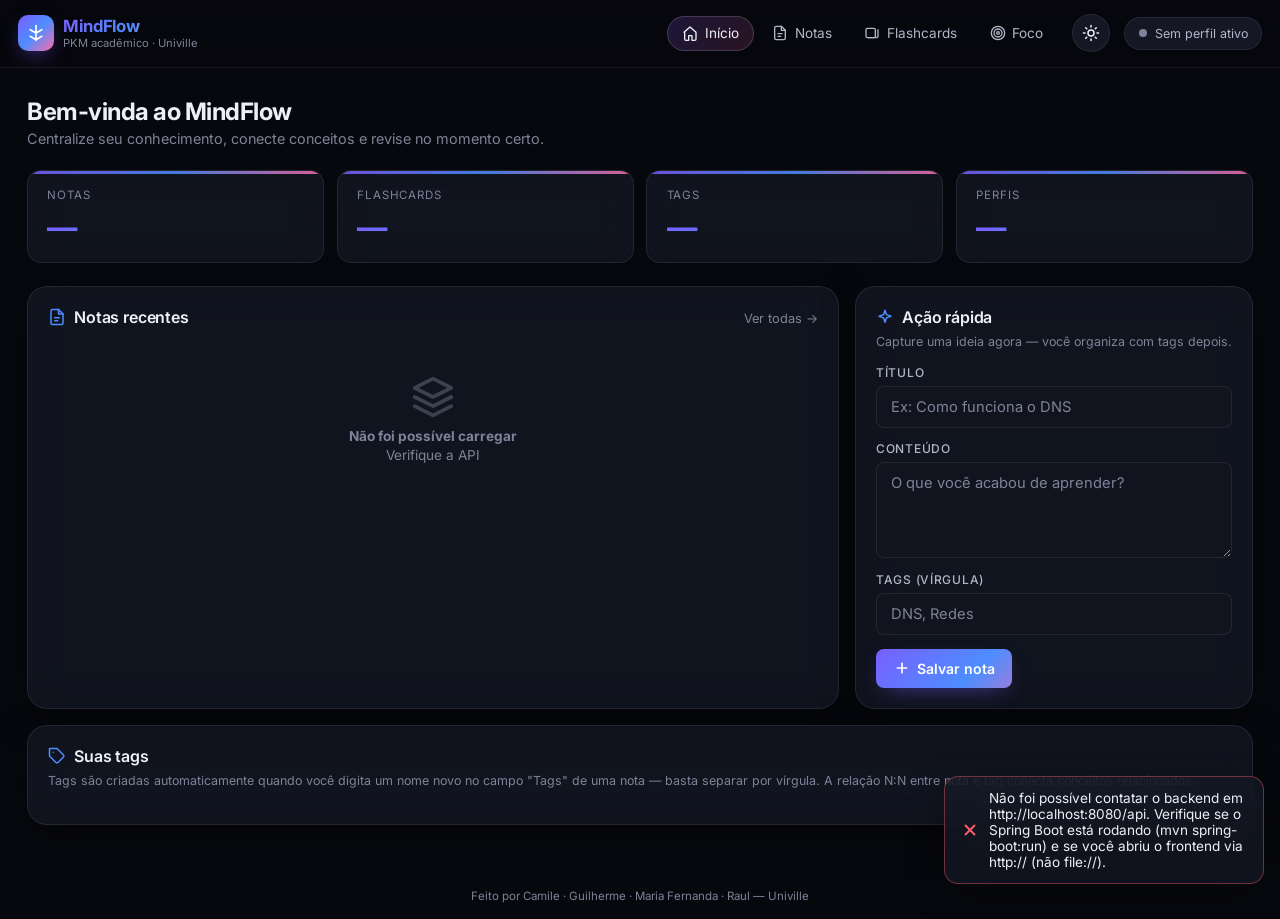
==== backend/src/main/resources/static/index.html @ 20775568 "Initial commit — MindFlow MVP Plataforma web de PKM (Personal Knowledge Management) acadêmica da dis" ====
<!DOCTYPE html>
<html lang="pt-BR">
<head>
  <meta charset="UTF-8" />
  <meta name="viewport" content="width=device-width, initial-scale=1.0, viewport-fit=cover" />
  <meta name="theme-color" content="#07080d" />
  <title>MindFlow — Início</title>
  <script>(function(){var t=localStorage.getItem("mindflow.theme")||"dark";document.documentElement.dataset.theme=t;})();</script>
  <link rel="preconnect" href="https://fonts.googleapis.com">
  <link rel="preconnect" href="https://fonts.gstatic.com" crossorigin>
  <link href="https://fonts.googleapis.com/css2?family=Inter:wght@400;500;600;700&display=swap" rel="stylesheet">
  <link rel="stylesheet" href="css/style.css" />
</head>
<body>
  <main class="shell">
    <h1 class="page-title">Bem-vinda ao MindFlow</h1>
    <p class="page-subtitle">Centralize seu conhecimento, conecte conceitos e revise no momento certo.</p>

    <section class="stats" id="stats">
      <div class="stat"><div class="label">Notas</div><div class="value">—</div></div>
      <div class="stat"><div class="label">Flashcards</div><div class="value">—</div></div>
      <div class="stat"><div class="label">Tags</div><div class="value">—</div></div>
      <div class="stat"><div class="label">Perfis</div><div class="value">—</div></div>
    </section>

    <div class="grid grid-3">
      <section class="panel" style="grid-column: span 2;">
        <div class="panel-header">
          <h2 id="recent-title">Notas recentes</h2>
          <a href="notes.html" class="muted">Ver todas →</a>
        </div>
        <ul id="recent-notes" class="cards"></ul>
      </section>

      <section class="panel">
        <h2 id="quick-title">Ação rápida</h2>
        <p class="hint">Capture uma ideia agora — você organiza com tags depois.</p>
        <form id="quick-form">
          <div class="field">
            <span>Título</span>
            <input type="text" id="q-title" required maxlength="200" placeholder="Ex: Como funciona o DNS" />
          </div>
          <div class="field">
            <span>Conteúdo</span>
            <textarea id="q-content" rows="4" required placeholder="O que você acabou de aprender?"></textarea>
          </div>
          <div class="field">
            <span>Tags (vírgula)</span>
            <input type="text" id="q-tags" placeholder="DNS, Redes" />
          </div>
          <div class="actions">
            <button type="submit" id="quick-submit-btn">Salvar nota</button>
          </div>
        </form>
      </section>

      <section class="panel" style="grid-column: 1 / -1;">
        <h2 id="tags-title">Suas tags</h2>
        <p class="hint">Tags são criadas automaticamente quando você digita um nome novo no campo "Tags" de uma nota — basta separar por vírgula. A relação N:N entre nota e tag conecta conceitos relacionados.</p>
        <div id="tag-cloud" class="tag-cloud"></div>
      </section>
    </div>
  </main>

  <footer>
    Feito por Camile · Guilherme · Maria Fernanda · Raul — Univille
  </footer>

  <script src="js/layout.js"></script>
  <script src="js/api.js"></script>
  <script src="js/home.js"></script>
</body>
</html>
---- backend/src/main/resources/static/css/style.css ----
/* ============================================================
   MindFlow — Design System
   Mobile-first · Glassmorphism · Smooth motion
   ============================================================ */

:root {
  /* Cores base */
  --bg-0: #07080d;
  --bg-1: #0c0e16;
  --bg-2: #11141f;
  --surface: rgba(22, 25, 38, 0.72);
  --surface-2: rgba(32, 36, 54, 0.6);
  --surface-3: rgba(48, 53, 78, 0.55);
  --border: rgba(255, 255, 255, 0.08);
  --border-strong: rgba(255, 255, 255, 0.16);

  /* Texto */
  --text: #eef0f7;
  --text-dim: #b1b6c8;
  --muted: #7d8398;

  /* Marca / acentos (gradiente trino) */
  --c1: #7c5cff;   /* roxo */
  --c2: #4d8dff;   /* azul */
  --c3: #ff6cab;   /* rosa */
  --accent: var(--c2);
  --gradient: linear-gradient(135deg, var(--c1) 0%, var(--c2) 50%, var(--c3) 100%);
  --gradient-soft: linear-gradient(135deg, rgba(124,92,255,0.18), rgba(255,108,171,0.14));

  /* Estado */
  --ok: #4ade80;
  --warn: #fbbf24;
  --danger: #ff5d6c;

  /* Tipografia */
  --font: "Inter", -apple-system, "Segoe UI", Roboto, Helvetica, Arial, sans-serif;

  /* Espaço / forma */
  --radius-sm: 8px;
  --radius: 14px;
  --radius-lg: 20px;
  --shadow: 0 10px 40px -10px rgba(0, 0, 0, 0.6);
  --shadow-glow: 0 0 0 1px rgba(124,92,255,0.35), 0 8px 30px -8px rgba(124,92,255,0.45);

  /* Motion */
  --ease: cubic-bezier(0.22, 1, 0.36, 1);
  --t-fast: 140ms;
  --t-mid: 260ms;
  --t-slow: 480ms;
}

/* ============================================================
   TEMA CLARO — overrides via [data-theme="light"]
   Aplicado pelo Theme manager (layout.js) + script inline no <head>
   ============================================================ */
[data-theme="light"] {
  --bg-0: #f3f5fb;
  --bg-1: #ffffff;
  --bg-2: #f8f9fd;
  --surface: rgba(255, 255, 255, 0.85);
  --surface-2: rgba(245, 247, 252, 0.9);
  --surface-3: rgba(232, 236, 246, 0.95);
  --border: rgba(20, 25, 50, 0.08);
  --border-strong: rgba(20, 25, 50, 0.16);

  --text: #1a1d2e;
  --text-dim: #4a5070;
  --muted: #8a90a8;

  --shadow: 0 10px 40px -12px rgba(70, 80, 130, 0.22);
  --shadow-glow: 0 0 0 1px rgba(124,92,255,0.3), 0 10px 30px -10px rgba(124,92,255,0.35);

  --gradient-soft: linear-gradient(135deg, rgba(124,92,255,0.10), rgba(255,108,171,0.08));
}

* { box-sizing: border-box; }
*:focus-visible { outline: 2px solid var(--c2); outline-offset: 2px; border-radius: 4px; }

html, body {
  margin: 0; padding: 0;
  background: var(--bg-0);
  color: var(--text);
  font-family: var(--font);
  -webkit-font-smoothing: antialiased;
  text-rendering: optimizeLegibility;
  min-height: 100vh;
}

/* Sticky footer pattern: appbar + main esticando + footer no fim */
body { display: flex; flex-direction: column; }
.shell { flex: 1 0 auto; }
footer { flex-shrink: 0; }

/* Fundo animado com orbes (gradient blobs) */
body::before {
  content: "";
  position: fixed; inset: 0; z-index: -2;
  background:
    radial-gradient(at 15% 10%, rgba(124,92,255,0.22), transparent 40%),
    radial-gradient(at 85% 20%, rgba(77,141,255,0.18), transparent 45%),
    radial-gradient(at 50% 90%, rgba(255,108,171,0.16), transparent 50%),
    var(--bg-0);
  transition: background 400ms var(--ease);
}
body::after {
  content: ""; position: fixed; inset: 0; z-index: -1;
  background-image:
    linear-gradient(var(--grid-line, rgba(255,255,255,0.025)) 1px, transparent 1px),
    linear-gradient(90deg, var(--grid-line, rgba(255,255,255,0.025)) 1px, transparent 1px);
  background-size: 60px 60px;
  mask-image: radial-gradient(ellipse at center, black 30%, transparent 75%);
}
[data-theme="light"] body::before {
  background:
    radial-gradient(at 15% 10%, rgba(124,92,255,0.16), transparent 45%),
    radial-gradient(at 85% 20%, rgba(77,141,255,0.13), transparent 50%),
    radial-gradient(at 50% 90%, rgba(255,108,171,0.12), transparent 55%),
    var(--bg-0);
}
[data-theme="light"] body::after {
  --grid-line: rgba(20, 25, 60, 0.04);
}

a { color: var(--text); text-decoration: none; transition: color var(--t-fast); }
a:hover { color: var(--c2); }

img, svg { display: block; max-width: 100%; }

/* ============================================================
   Header
   ============================================================ */
.appbar {
  position: sticky; top: 0; z-index: 50;
  display: flex; align-items: center; gap: 0.9rem;
  padding: 0.9rem 1.1rem;
  background: rgba(7, 8, 13, 0.72);
  backdrop-filter: blur(18px) saturate(140%);
  -webkit-backdrop-filter: blur(18px) saturate(140%);
  border-bottom: 1px solid var(--border);
}
.appbar .brand {
  display: flex; align-items: center; gap: 0.6rem; flex: 1; min-width: 0;
}
.brand-mark {
  width: 36px; height: 36px; border-radius: 10px;
  background: var(--gradient);
  display: grid; place-items: center;
  box-shadow: 0 8px 22px -8px rgba(124,92,255,0.7);
  flex-shrink: 0;
}
.brand-mark svg { width: 20px; height: 20px; color: white; }
.brand-text { display: flex; flex-direction: column; min-width: 0; }
.brand-text .name {
  font-size: 1.05rem; font-weight: 700; letter-spacing: -0.01em;
  background: var(--gradient);
  -webkit-background-clip: text; background-clip: text; color: transparent;
}
.brand-text .sub {
  font-size: 0.7rem; color: var(--muted);
  white-space: nowrap; overflow: hidden; text-overflow: ellipsis;
}

/* Nav desktop */
.nav-desktop {
  display: none; gap: 0.25rem;
}
.nav-desktop a {
  padding: 0.55rem 0.9rem; border-radius: 999px;
  font-size: 0.85rem; color: var(--text-dim);
  transition: all var(--t-mid) var(--ease);
  display: flex; align-items: center; gap: 0.4rem;
}
.nav-desktop a:hover { background: var(--surface-2); color: var(--text); }
.nav-desktop a.active {
  background: var(--gradient-soft);
  color: var(--text);
  border: 1px solid var(--border-strong);
}
.nav-desktop a svg { width: 16px; height: 16px; }

/* Botão de tema (sun/moon) */
.theme-toggle {
  width: 38px; height: 38px;
  display: grid; place-items: center;
  background: var(--surface-2);
  border: 1px solid var(--border);
  border-radius: 999px;
  cursor: pointer;
  color: var(--text);
  transition: all var(--t-mid) var(--ease);
  box-shadow: none;
  padding: 0;
  flex-shrink: 0;
}
.theme-toggle:hover { background: var(--surface-3); border-color: var(--border-strong); transform: translateY(-1px); }
.theme-toggle svg { width: 18px; height: 18px; transition: transform var(--t-mid) var(--ease); }
.theme-toggle:hover svg { transform: rotate(20deg); }

/* Pílula de perfil */
.profile-pill {
  display: inline-flex; align-items: center; gap: 0.5rem;
  padding: 0.5rem 0.85rem; border-radius: 999px;
  background: var(--surface-2);
  border: 1px solid var(--border);
  font-size: 0.78rem; color: var(--text-dim);
  cursor: pointer;
  transition: all var(--t-mid) var(--ease);
  white-space: nowrap;
  max-width: 220px; overflow: hidden; text-overflow: ellipsis;
}
.profile-pill:hover { border-color: var(--border-strong); transform: translateY(-1px); }
.profile-pill .dot {
  width: 8px; height: 8px; border-radius: 50%;
  background: var(--muted);
  box-shadow: 0 0 0 0 rgba(124,92,255,0.6);
}
.profile-pill.active { color: var(--text); border-color: rgba(124,92,255,0.5); background: var(--gradient-soft); }
.profile-pill.active .dot { background: var(--c1); animation: pulse 2.4s var(--ease) infinite; }
@keyframes pulse {
  0%, 100% { box-shadow: 0 0 0 0 rgba(124,92,255,0.6); }
  50% { box-shadow: 0 0 0 8px rgba(124,92,255,0); }
}

/* ============================================================
   Layout principal
   ============================================================ */
.shell {
  max-width: 1400px;
  margin: 0 auto;
  padding: 1.2rem 1rem 6rem; /* bottom space para nav mobile */
}
@media (min-width: 900px) {
  .shell { padding: 1.6rem 1.6rem 2rem; }
}

.page-title {
  font-size: 1.5rem; font-weight: 700; letter-spacing: -0.02em;
  margin: 0.2rem 0 0.3rem;
}
.page-subtitle { color: var(--muted); font-size: 0.9rem; margin: 0 0 1.4rem; }

/* Grid */
.grid {
  display: grid;
  gap: 1rem;
  grid-template-columns: 1fr;
}
.grid-2 { grid-template-columns: 1fr; }
.grid-3 { grid-template-columns: 1fr; }
@media (min-width: 720px) {
  .grid-2 { grid-template-columns: 1fr 1fr; }
  .grid-3 { grid-template-columns: repeat(2, 1fr); }
}
@media (min-width: 1100px) {
  .grid-3 { grid-template-columns: repeat(3, 1fr); }
  .layout-3 {
    display: grid;
    grid-template-columns: 360px 1fr 320px;
    gap: 1.2rem;
    align-items: stretch;
  }
  /* Quando colunas são iguais em altura, o painel-form precisa empurrar
     o botão de salvar para baixo e a textarea cresce para preencher o espaço. */
  .layout-3 > .panel { display: flex; flex-direction: column; }
  .layout-3 > .panel > form { display: flex; flex-direction: column; flex: 1; min-height: 0; }
  .layout-3 > .panel > form > .actions { margin-top: auto; }
  .layout-3 > .panel > form > .field:has(textarea) { flex: 1; min-height: 0; }
  .layout-3 > .panel > form > .field:has(textarea) textarea { flex: 1; min-height: 0; resize: none; }
  .layout-3 > .panel > .cards { flex: 1; max-height: none; }
  .layout-3 > .panel > .panel-header + .search + .cards { flex: 1; max-height: none; }
}

/* ============================================================
   Cards / panels
   ============================================================ */
.panel {
  background: var(--surface);
  backdrop-filter: blur(20px) saturate(140%);
  -webkit-backdrop-filter: blur(20px) saturate(140%);
  border: 1px solid var(--border);
  border-radius: var(--radius-lg);
  padding: 1.25rem 1.25rem;
  box-shadow: var(--shadow);
  transition: border-color var(--t-mid) var(--ease), transform var(--t-mid) var(--ease);
  animation: fadeUp var(--t-slow) var(--ease) both;
}
.panel:hover { border-color: var(--border-strong); }
.panel h2 {
  margin: 0 0 0.2rem;
  font-size: 1rem; font-weight: 600; letter-spacing: -0.01em;
  display: flex; align-items: center; gap: 0.5rem;
}
.panel h2 svg { width: 18px; height: 18px; color: var(--c2); }
.panel .hint {
  color: var(--muted); font-size: 0.78rem; margin: 0 0 1rem;
}
/* Espaço generoso entre o título do painel e o conteúdo nos blocos
   de adicionar/editar (quando o h2 é filho direto do painel, sem panel-header). */
.panel > h2 { margin-bottom: 1rem; }
.panel > h2 + .hint { margin-top: -0.55rem; }
.panel-header {
  display: flex; justify-content: space-between; align-items: center;
  gap: 0.8rem; margin-bottom: 0.8rem; flex-wrap: wrap;
}

@keyframes fadeUp {
  from { opacity: 0; transform: translateY(12px); }
  to { opacity: 1; transform: translateY(0); }
}
.panel:nth-child(2) { animation-delay: 60ms; }
.panel:nth-child(3) { animation-delay: 120ms; }
.panel:nth-child(4) { animation-delay: 180ms; }

/* ============================================================
   Stat cards (dashboard)
   ============================================================ */
.stats {
  display: grid;
  grid-template-columns: repeat(2, 1fr);
  gap: 0.8rem;
  margin-bottom: 1.4rem;
}
@media (min-width: 720px) { .stats { grid-template-columns: repeat(4, 1fr); } }

.stat {
  position: relative; overflow: hidden;
  padding: 1.1rem 1.2rem;
  background: var(--surface);
  border: 1px solid var(--border);
  border-radius: var(--radius);
  backdrop-filter: blur(20px);
  transition: transform var(--t-mid) var(--ease), border-color var(--t-mid);
  animation: fadeUp var(--t-slow) var(--ease) both;
}
.stat:hover { transform: translateY(-3px); border-color: var(--border-strong); }
.stat::before {
  content: ""; position: absolute; top: 0; left: 0; right: 0; height: 3px;
  background: var(--gradient);
  opacity: 0.85;
}
.stat .label {
  font-size: 0.72rem; color: var(--muted);
  text-transform: uppercase; letter-spacing: 0.08em;
  display: flex; align-items: center; gap: 0.4rem;
}
.stat .label svg { width: 14px; height: 14px; }
.stat .value {
  font-size: 1.9rem; font-weight: 700; margin-top: 0.4rem;
  letter-spacing: -0.02em;
  background: var(--gradient);
  -webkit-background-clip: text; background-clip: text; color: transparent;
}

/* ============================================================
   Forms
   ============================================================ */
form .field { display: flex; flex-direction: column; gap: 0.35rem; margin-bottom: 0.85rem; }
form label.field { /* compat */ }
.field > span, form .field > .lbl,
form label > span:first-child {
  font-size: 0.75rem; color: var(--text-dim);
  text-transform: uppercase; letter-spacing: 0.06em;
  font-weight: 500;
}

input[type=text], input[type=time], input[type=search],
textarea, select {
  width: 100%;
  background: var(--bg-2);
  border: 1px solid var(--border);
  color: var(--text);
  border-radius: var(--radius-sm);
  padding: 0.7rem 0.85rem;
  font-size: 0.92rem;
  font-family: inherit;
  transition: border-color var(--t-fast), background var(--t-fast), box-shadow var(--t-fast);
}
input::placeholder, textarea::placeholder { color: var(--muted); }
input:focus, textarea:focus, select:focus {
  outline: none;
  border-color: rgba(124,92,255,0.6);
  background: var(--bg-1);
  box-shadow: 0 0 0 4px rgba(124,92,255,0.12);
}
textarea { resize: vertical; min-height: 90px; }
select {
  appearance: none;
  background-image: url("data:image/svg+xml;utf8,<svg xmlns='http://www.w3.org/2000/svg' width='14' height='14' viewBox='0 0 24 24' fill='none' stroke='%23b1b6c8' stroke-width='2.5' stroke-linecap='round' stroke-linejoin='round'><polyline points='6 9 12 15 18 9'/></svg>");
  background-repeat: no-repeat;
  background-position: right 0.85rem center;
  padding-right: 2.4rem;
}

.actions { display: flex; gap: 0.6rem; flex-wrap: wrap; }

button, .btn {
  appearance: none; border: none; cursor: pointer;
  font-family: inherit; font-size: 0.88rem; font-weight: 600;
  padding: 0.7rem 1.1rem; border-radius: var(--radius-sm);
  display: inline-flex; align-items: center; gap: 0.45rem;
  transition: transform var(--t-fast), box-shadow var(--t-mid), background var(--t-fast), opacity var(--t-fast);
  color: white;
  background: var(--gradient);
  background-size: 150% 150%;
  background-position: 0% 50%;
  box-shadow: 0 8px 22px -10px rgba(124,92,255,0.6);
}
button:hover, .btn:hover { transform: translateY(-1px); background-position: 100% 50%; box-shadow: 0 12px 28px -10px rgba(124,92,255,0.8); }
button:active, .btn:active { transform: translateY(0); }
button svg, .btn svg { width: 16px; height: 16px; }

button.ghost, .btn.ghost {
  background: var(--surface-2); color: var(--text);
  box-shadow: none; border: 1px solid var(--border);
}
button.ghost:hover { background: var(--surface-3); border-color: var(--border-strong); }

button.danger, .btn.danger {
  background: linear-gradient(135deg, #ff5d6c, #ff8c4b);
  box-shadow: 0 8px 22px -10px rgba(255,93,108,0.6);
}

button.icon {
  padding: 0.5rem; width: 36px; height: 36px;
  justify-content: center;
  background: var(--surface-2); color: var(--text);
  border: 1px solid var(--border); box-shadow: none;
}
button.icon:hover { background: var(--surface-3); }

button:disabled { opacity: 0.5; cursor: not-allowed; transform: none; }

/* Toggle switch */
.switch {
  display: inline-flex; align-items: center; gap: 0.55rem;
  font-size: 0.8rem; color: var(--text-dim); cursor: pointer;
  user-select: none;
}
.switch input { display: none; }
.switch .track {
  width: 36px; height: 20px; border-radius: 999px;
  background: var(--surface-3); position: relative;
  transition: background var(--t-mid);
}
.switch .track::after {
  content: ""; position: absolute; top: 2px; left: 2px;
  width: 16px; height: 16px; border-radius: 50%;
  background: white;
  transition: transform var(--t-mid) var(--ease);
}
.switch input:checked + .track { background: var(--c1); }
.switch input:checked + .track::after { transform: translateX(16px); }

/* ============================================================
   Listas de cards
   ============================================================ */
.cards {
  list-style: none; padding: 0; margin: 0;
  display: flex; flex-direction: column; gap: 0.7rem;
  max-height: 70vh; overflow-y: auto;
  scrollbar-width: thin; scrollbar-color: var(--surface-3) transparent;
}
.cards::-webkit-scrollbar { width: 6px; }
.cards::-webkit-scrollbar-thumb { background: var(--surface-3); border-radius: 3px; }

.card-item {
  position: relative;
  background: var(--surface-2);
  border: 1px solid var(--border);
  border-radius: var(--radius);
  padding: 0.9rem 1rem;
  cursor: pointer;
  transition: all var(--t-mid) var(--ease);
  animation: fadeUp var(--t-mid) var(--ease) both;
}
.card-item:hover {
  border-color: var(--border-strong);
  background: var(--surface-3);
  transform: translateX(2px);
}
.card-item.selected {
  border-color: rgba(124,92,255,0.6);
  background: var(--gradient-soft);
  box-shadow: var(--shadow-glow);
}
.card-item h3 {
  margin: 0 0 0.3rem; font-size: 0.95rem; font-weight: 600;
  display: flex; align-items: center; justify-content: space-between; gap: 0.5rem;
}
.card-item p {
  margin: 0; font-size: 0.82rem; color: var(--text-dim);
  line-height: 1.45;
  display: -webkit-box; -webkit-line-clamp: 2; -webkit-box-orient: vertical;
  overflow: hidden;
}
.card-item .meta {
  margin-top: 0.55rem; display: flex; gap: 0.35rem; flex-wrap: wrap; align-items: center;
}
.chip {
  display: inline-flex; align-items: center; gap: 0.3rem;
  padding: 0.18rem 0.55rem; border-radius: 999px;
  background: rgba(124,92,255,0.14);
  color: #cbb9ff;
  font-size: 0.7rem; font-weight: 500;
  border: 1px solid rgba(124,92,255,0.22);
}
.chip.alt {
  background: rgba(77,141,255,0.14);
  color: #b9d2ff;
  border-color: rgba(77,141,255,0.22);
}
.chip.tiny { font-size: 0.62rem; padding: 0.12rem 0.45rem; }

.card-item .row-actions {
  position: absolute; top: 0.6rem; right: 0.6rem;
  display: flex; gap: 0.3rem;
  opacity: 0; transition: opacity var(--t-mid);
}
.card-item:hover .row-actions, .card-item.selected .row-actions { opacity: 1; }
.card-item .row-actions button {
  padding: 0.35rem; width: 30px; height: 30px;
  border-radius: 8px; box-shadow: none;
  background: var(--bg-1); border: 1px solid var(--border);
}
.card-item .row-actions button svg { width: 14px; height: 14px; }

/* ----- Variante compacta (perfis de foco) ----- */
.card-item.compact {
  display: flex; align-items: center; gap: 0.85rem;
  padding: 0.6rem 0.85rem;
}
.card-item.compact .info {
  flex: 1; min-width: 0;
  display: flex; flex-direction: column; gap: 0.1rem;
}
.card-item.compact .info .name {
  display: flex; align-items: center; gap: 0.4rem;
  font-size: 0.92rem; font-weight: 600; color: var(--text);
}
.card-item.compact .info .time {
  display: flex; align-items: center; gap: 0.35rem;
  font-size: 0.74rem; color: var(--muted);
}
.card-item.compact .info .time svg { width: 12px; height: 12px; }
.card-item.compact .actions {
  gap: 0.3rem; flex-shrink: 0;
}
.card-item.compact .actions button {
  padding: 0.4rem 0.7rem; font-size: 0.72rem;
  box-shadow: none;
}
.card-item.compact .actions button.icon {
  width: 30px; height: 30px; padding: 0.35rem;
}
.card-item.compact .actions button.icon svg { width: 13px; height: 13px; }
@media (max-width: 540px) {
  .card-item.compact { flex-wrap: wrap; }
  .card-item.compact .actions { width: 100%; justify-content: flex-end; }
}

/* ============================================================
   Empty state
   ============================================================ */
.empty {
  text-align: center; padding: 2rem 1rem;
  color: var(--muted);
}
.empty svg { width: 44px; height: 44px; margin: 0 auto 0.6rem; opacity: 0.4; }
.empty p { margin: 0.2rem 0; font-size: 0.85rem; }

/* ============================================================
   Search bar
   ============================================================ */
.search {
  position: relative; margin-bottom: 0.9rem;
}
.search input {
  padding-left: 2.4rem;
  background: var(--bg-2);
}
.search svg {
  position: absolute; left: 0.85rem; top: 50%; transform: translateY(-50%);
  width: 16px; height: 16px; color: var(--muted);
}

/* ============================================================
   Flashcard flip
   ============================================================ */
.flashcard-stage { perspective: 1200px; margin: 0.5rem 0 1rem; min-height: 220px; }
.flashcard {
  position: relative;
  width: 100%; min-height: 220px;
  transform-style: preserve-3d;
  transition: transform 0.7s var(--ease);
  cursor: pointer;
}
.flashcard.flipped { transform: rotateY(180deg); }
.flashcard .face {
  position: absolute; inset: 0;
  border-radius: var(--radius-lg);
  padding: 1.6rem 1.4rem;
  display: flex; flex-direction: column; justify-content: center; align-items: center;
  text-align: center; gap: 0.6rem;
  backface-visibility: hidden; -webkit-backface-visibility: hidden;
  border: 1px solid var(--border-strong);
  background: var(--surface);
  box-shadow: var(--shadow);
}
.flashcard .face.back {
  transform: rotateY(180deg);
  background: var(--gradient-soft);
}
.flashcard .face .label {
  font-size: 0.65rem; text-transform: uppercase; letter-spacing: 0.12em;
  color: var(--muted); font-weight: 600;
}
.flashcard .face .text {
  font-size: 1.15rem; line-height: 1.45; font-weight: 500;
  max-width: 90%;
}
.flashcard .face .hint-tap {
  font-size: 0.7rem; color: var(--muted); margin-top: 0.6rem;
  display: flex; align-items: center; gap: 0.3rem;
}

/* ============================================================
   Toasts
   ============================================================ */
#toast-container {
  position: fixed; bottom: 5.5rem; right: 1rem; z-index: 100;
  display: flex; flex-direction: column; gap: 0.5rem;
  pointer-events: none;
}
@media (min-width: 720px) { #toast-container { bottom: 1rem; } }
.toast {
  background: var(--surface);
  backdrop-filter: blur(18px);
  border: 1px solid var(--border-strong);
  border-radius: var(--radius);
  padding: 0.8rem 1rem;
  font-size: 0.85rem;
  color: var(--text);
  box-shadow: var(--shadow);
  display: flex; align-items: center; gap: 0.6rem;
  pointer-events: auto;
  animation: toastIn 0.4s var(--ease);
  max-width: 320px;
}
.toast svg { width: 18px; height: 18px; flex-shrink: 0; }
.toast.success { border-color: rgba(74,222,128,0.4); }
.toast.success svg { color: var(--ok); }
.toast.error { border-color: rgba(255,93,108,0.4); }
.toast.error svg { color: var(--danger); }
.toast.info svg { color: var(--c2); }
.toast.fade { animation: toastOut 0.35s var(--ease) forwards; }
@keyframes toastIn {
  from { opacity: 0; transform: translateX(20px); }
  to { opacity: 1; transform: translateX(0); }
}
@keyframes toastOut {
  to { opacity: 0; transform: translateX(20px); }
}

/* ============================================================
   Bottom nav (mobile)
   ============================================================ */
.nav-bottom {
  position: fixed; bottom: 0; left: 0; right: 0; z-index: 50;
  display: flex; justify-content: space-around;
  padding: 0.5rem 0.5rem calc(0.5rem + env(safe-area-inset-bottom));
  background: rgba(7, 8, 13, 0.85);
  backdrop-filter: blur(20px) saturate(140%);
  -webkit-backdrop-filter: blur(20px) saturate(140%);
  border-top: 1px solid var(--border);
}
.nav-bottom a {
  flex: 1;
  display: flex; flex-direction: column; align-items: center; gap: 0.15rem;
  padding: 0.45rem 0.2rem;
  color: var(--muted); font-size: 0.65rem; font-weight: 500;
  border-radius: 12px;
  transition: all var(--t-mid) var(--ease);
}
.nav-bottom a svg { width: 22px; height: 22px; }
.nav-bottom a.active { color: var(--text); }
.nav-bottom a.active svg {
  color: var(--c2);
  filter: drop-shadow(0 0 8px rgba(124,92,255,0.6));
}
@media (min-width: 900px) {
  .nav-bottom { display: none; }
  .nav-desktop { display: flex; }
}

/* ============================================================
   Footer
   ============================================================ */
footer {
  text-align: center; padding: 2rem 1rem 1rem;
  color: var(--muted); font-size: 0.72rem;
}
footer a { color: var(--c2); }
@media (max-width: 899px) { footer { padding-bottom: 5rem; } }

/* ============================================================
   Misc
   ============================================================ */
code {
  background: var(--bg-2);
  padding: 0.15rem 0.45rem;
  border-radius: 4px;
  font-size: 0.85em;
  border: 1px solid var(--border);
}

.row { display: flex; gap: 0.6rem; align-items: center; }
.row.between { justify-content: space-between; }
.row.wrap { flex-wrap: wrap; }
.spacer { flex: 1; }
.muted { color: var(--muted); font-size: 0.8rem; }

.tag-cloud { display: flex; flex-wrap: wrap; gap: 0.4rem; }
.tag-cloud .chip {
  cursor: default;
  transition: transform var(--t-fast);
}
.tag-cloud .chip:hover { transform: translateY(-2px); }

/* Esconder elementos por viewport */
.only-mobile { display: block; }
.only-desktop { display: none; }
@media (min-width: 900px) {
  .only-mobile { display: none; }
  .only-desktop { display: block; }
}

/* Modal de confirmação */
.modal-backdrop {
  position: fixed; inset: 0; z-index: 200;
  background: rgba(0,0,0,0.6);
  backdrop-filter: blur(6px);
  display: grid; place-items: center;
  padding: 1rem;
  animation: fadeIn 0.2s var(--ease);
}
@keyframes fadeIn { from { opacity: 0; } to { opacity: 1; } }
.modal {
  background: var(--surface);
  border: 1px solid var(--border-strong);
  border-radius: var(--radius-lg);
  padding: 1.5rem;
  max-width: 380px; width: 100%;
  box-shadow: var(--shadow);
  animation: fadeUp 0.3s var(--ease);
}
.modal h3 { margin: 0 0 0.5rem; font-size: 1.05rem; }
.modal p { color: var(--text-dim); font-size: 0.88rem; margin: 0 0 1.2rem; }
.modal .actions { justify-content: flex-end; }

/* ============================================================
   Ajustes finos do tema claro
   ============================================================ */
[data-theme="light"] .chip {
  background: rgba(124,92,255,0.10);
  color: #5a3fd8;
  border-color: rgba(124,92,255,0.20);
}
[data-theme="light"] .chip.alt {
  background: rgba(77,141,255,0.10);
  color: #2c5fcf;
  border-color: rgba(77,141,255,0.20);
}
[data-theme="light"] input[type=text],
[data-theme="light"] input[type=time],
[data-theme="light"] input[type=search],
[data-theme="light"] textarea,
[data-theme="light"] select {
  background: #ffffff;
  border-color: rgba(20,25,50,0.12);
}
[data-theme="light"] input:focus,
[data-theme="light"] textarea:focus,
[data-theme="light"] select:focus {
  background: #ffffff;
  box-shadow: 0 0 0 4px rgba(124,92,255,0.10);
}
[data-theme="light"] select {
  background-image: url("data:image/svg+xml;utf8,<svg xmlns='http://www.w3.org/2000/svg' width='14' height='14' viewBox='0 0 24 24' fill='none' stroke='%238a90a8' stroke-width='2.5' stroke-linecap='round' stroke-linejoin='round'><polyline points='6 9 12 15 18 9'/></svg>");
  background-repeat: no-repeat;
  background-position: right 0.85rem center;
}
[data-theme="light"] .appbar { background: rgba(255, 255, 255, 0.78); }
[data-theme="light"] .nav-bottom { background: rgba(255, 255, 255, 0.88); }
[data-theme="light"] .switch .track { background: rgba(20,25,50,0.18); }
[data-theme="light"] .switch input:checked + .track { background: var(--c1); }
[data-theme="light"] .toast { background: rgba(255, 255, 255, 0.95); }
[data-theme="light"] code { background: #eef0fa; }
[data-theme="light"] .modal-backdrop { background: rgba(20, 25, 50, 0.35); }
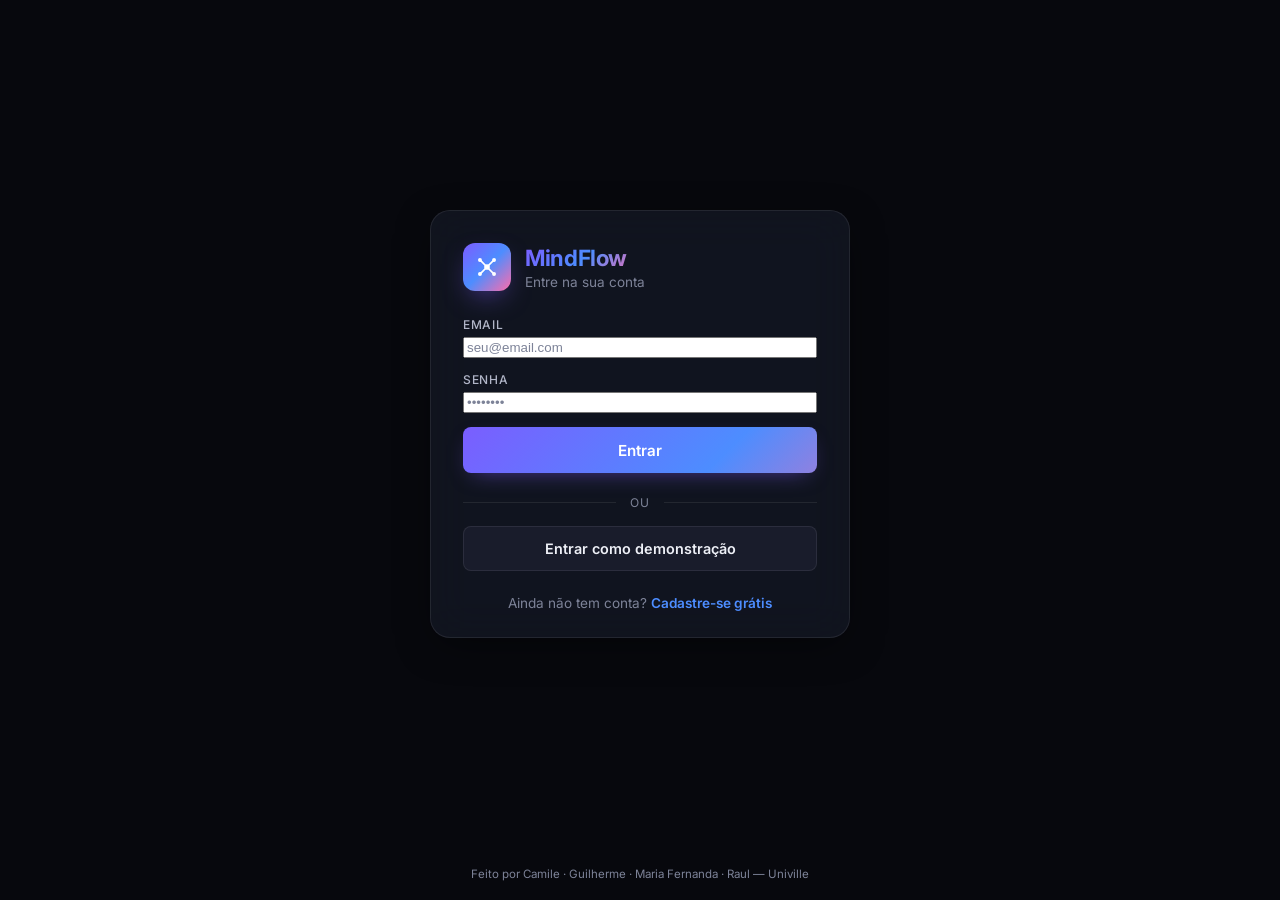
==== commit 12b74819: "Auth: cadastro, login JWT e multi-tenancy completo Implementação completa de autenticação e isolamen" ====
--- a/backend/src/main/resources/static/index.html
+++ b/backend/src/main/resources/static/index.html
@@ -66,6 +66,7 @@
     Feito por Camile · Guilherme · Maria Fernanda · Raul — Univille
   </footer>
 
+  <script src="js/auth.js"></script>
   <script src="js/layout.js"></script>
   <script src="js/api.js"></script>
   <script src="js/home.js"></script>
--- a/backend/src/main/resources/static/css/style.css
+++ b/backend/src/main/resources/static/css/style.css
@@ -796,3 +796,335 @@
 [data-theme="light"] .toast { background: rgba(255, 255, 255, 0.95); }
 [data-theme="light"] code { background: #eef0fa; }
 [data-theme="light"] .modal-backdrop { background: rgba(20, 25, 50, 0.35); }
+
+/* ============================================================
+   Páginas de autenticação (login.html / register.html)
+   ============================================================ */
+.auth-body {
+  display: flex;
+  flex-direction: column;
+  min-height: 100vh;
+}
+.auth-shell {
+  flex: 1 0 auto;
+  display: flex;
+  align-items: center;
+  justify-content: center;
+  padding: 1.5rem 1rem;
+}
+.auth-card {
+  width: 100%;
+  max-width: 420px;
+  padding: 2rem 2rem 1.6rem;
+  animation: fadeUp var(--t-slow) var(--ease) both;
+}
+.auth-brand {
+  display: flex;
+  align-items: center;
+  gap: 0.9rem;
+  margin-bottom: 1.6rem;
+}
+.auth-brand .brand-mark {
+  width: 48px;
+  height: 48px;
+  border-radius: 12px;
+  background: var(--gradient);
+  display: grid;
+  place-items: center;
+  box-shadow: 0 10px 28px -10px rgba(124,92,255,0.7);
+  flex-shrink: 0;
+}
+.auth-brand .brand-mark svg {
+  width: 26px;
+  height: 26px;
+  color: white;
+}
+.auth-title {
+  margin: 0;
+  font-size: 1.4rem;
+  font-weight: 700;
+  letter-spacing: -0.02em;
+  background: var(--gradient);
+  -webkit-background-clip: text;
+  background-clip: text;
+  color: transparent;
+}
+.auth-subtitle {
+  margin: 0.15rem 0 0;
+  color: var(--muted);
+  font-size: 0.85rem;
+}
+.auth-card form .actions {
+  margin-top: 0.4rem;
+}
+.auth-card form .actions button {
+  width: 100%;
+  justify-content: center;
+  padding: 0.85rem 1.2rem;
+  font-size: 0.95rem;
+}
+.auth-divider {
+  display: flex;
+  align-items: center;
+  gap: 0.85rem;
+  margin: 1.4rem 0 1rem;
+  color: var(--muted);
+  font-size: 0.75rem;
+  text-transform: uppercase;
+  letter-spacing: 0.1em;
+}
+.auth-divider::before,
+.auth-divider::after {
+  content: "";
+  flex: 1;
+  height: 1px;
+  background: var(--border);
+}
+.auth-demo {
+  width: 100%;
+  justify-content: center;
+  padding: 0.8rem 1.2rem;
+  font-size: 0.9rem;
+}
+.auth-footer {
+  margin: 1.5rem 0 0;
+  text-align: center;
+  font-size: 0.85rem;
+  color: var(--muted);
+}
+.auth-footer a {
+  color: var(--c2);
+  font-weight: 600;
+}
+.auth-footer-page {
+  flex-shrink: 0;
+  text-align: center;
+  padding: 1.2rem 1rem;
+  color: var(--muted);
+  font-size: 0.72rem;
+}
+.auth-error {
+  display: none;
+  padding: 0.7rem 0.9rem;
+  border-radius: var(--radius-sm);
+  background: rgba(255, 93, 108, 0.12);
+  border: 1px solid rgba(255, 93, 108, 0.3);
+  color: var(--danger);
+  font-size: 0.85rem;
+  margin-bottom: 1rem;
+}
+[data-theme="light"] .auth-error {
+  background: rgba(255, 93, 108, 0.08);
+}
+
+/* User widget no header (substitui parcialmente a profile pill) */
+.user-widget {
+  display: flex;
+  align-items: center;
+  gap: 0.6rem;
+  padding: 0.4rem 0.55rem 0.4rem 0.85rem;
+  background: var(--surface-2);
+  border: 1px solid var(--border);
+  border-radius: 999px;
+  font-size: 0.78rem;
+  color: var(--text);
+  position: relative;
+}
+.user-widget .user-name {
+  font-weight: 500;
+  max-width: 130px;
+  white-space: nowrap;
+  overflow: hidden;
+  text-overflow: ellipsis;
+}
+.user-widget .logout-btn {
+  width: 30px;
+  height: 30px;
+  padding: 0;
+  border-radius: 999px;
+  background: var(--bg-1);
+  border: 1px solid var(--border);
+  display: grid;
+  place-items: center;
+  cursor: pointer;
+  color: var(--text-dim);
+  box-shadow: none;
+  transition: all var(--t-fast);
+}
+.user-widget .logout-btn:hover {
+  background: var(--danger);
+  color: white;
+  border-color: var(--danger);
+}
+.user-widget .logout-btn svg {
+  width: 14px;
+  height: 14px;
+}
+@media (max-width: 720px) {
+  .user-widget {
+    padding: 0.35rem 0.45rem 0.35rem 0.7rem;
+    font-size: 0.72rem;
+    gap: 0.4rem;
+  }
+  .user-widget .user-name { max-width: 80px; }
+  .user-widget .logout-btn { width: 28px; height: 28px; }
+}
+
+/* ============================================================
+   Mobile responsive — revisão completa para telas pequenas
+   ============================================================ */
+
+/* Tablet e mobile (≤900): bottom nav é a navegação principal,
+   o appbar fica compacto sem o nav-desktop */
+@media (max-width: 899px) {
+  .appbar { padding: 0.75rem 0.9rem; gap: 0.55rem; }
+  .brand-mark { width: 34px; height: 34px; border-radius: 9px; }
+  .brand-mark svg { width: 18px; height: 18px; }
+  .brand-text .name { font-size: 1rem; }
+  .theme-toggle { width: 36px; height: 36px; }
+  .theme-toggle svg { width: 17px; height: 17px; }
+  .profile-pill {
+    max-width: 160px;
+    padding: 0.42rem 0.7rem;
+    font-size: 0.74rem;
+  }
+  .page-title { font-size: 1.4rem; margin-top: 0.4rem; }
+  .page-subtitle { font-size: 0.85rem; margin-bottom: 1rem; }
+  .panel { padding: 1.05rem 1.05rem; border-radius: 16px; }
+}
+
+/* Mobile (≤720): cards e formulários enxutos */
+@media (max-width: 720px) {
+  .shell { padding: 0.9rem 0.85rem 6rem; }
+  .panel { padding: 1rem 1.05rem; }
+  .grid, .grid-2, .grid-3 { gap: 0.9rem; }
+
+  /* === Larguras iguais no mobile ===
+     Sobrescreve os style="grid-column: span 2" e style="grid-column: 1 / -1"
+     que usamos no desktop para criar o layout assimétrico. No mobile (1 col)
+     eles criam uma coluna implícita fantasma e fazem o painel "span" ficar
+     mais largo que os outros. Forçar auto faz todos terem mesma largura. */
+  .grid > [style*="grid-column"] { grid-column: auto !important; }
+
+  /* Header de painel (h2 + switch) quebra em duas linhas no mobile,
+     evitando o aperto entre o título e o controle */
+  .panel-header {
+    flex-direction: column;
+    align-items: flex-start;
+    gap: 0.65rem;
+  }
+
+  /* Stats cards: 2 colunas mas mais compactos */
+  .stats { gap: 0.7rem; }
+  .stat { padding: 0.85rem 0.9rem; }
+  .stat .value { font-size: 1.55rem; }
+  .stat .label { font-size: 0.66rem; }
+
+  /* Inputs e textareas: maiores para touch (mín 16px evita zoom no iOS) */
+  input[type=text], input[type=time], input[type=search],
+  textarea, select {
+    font-size: 16px;
+    padding: 0.75rem 0.85rem;
+    min-width: 0;
+    max-width: 100%;
+  }
+  textarea { min-height: 110px; }
+  button, .btn { padding: 0.78rem 1.15rem; }
+
+  /* iOS Safari teima em ignorar width:100% em input[type=time] e usa
+     a largura intrínseca do picker nativo, ultrapassando o container.
+     Desabilitar appearance neutraliza o styling nativo e nos devolve
+     controle total da largura. */
+  input[type=time] {
+    -webkit-appearance: none;
+    appearance: none;
+    width: 100%;
+    box-sizing: border-box;
+  }
+  /* Permitir que .field/.row encolham abaixo do conteúdo intrínseco
+     em flex containers (impede empurrar a largura para fora do painel) */
+  .row, .row > .field, form > .field { min-width: 0; }
+  .row > .field { flex: 1 1 0%; }
+
+  /* Cards de notas/flashcards na lista: padding menor */
+  .card-item { padding: 0.85rem 0.95rem; }
+  .card-item h3 { font-size: 0.92rem; }
+  .card-item p { font-size: 0.8rem; }
+  /* Em mobile os botões de ação ficam sempre visíveis (não há hover real) */
+  .card-item .row-actions { opacity: 1; position: static; margin-top: 0.6rem; justify-content: flex-end; }
+
+  /* === Flashcard de revisão === arejado, não comprimido */
+  .flashcard-stage { min-height: 240px; margin: 0.4rem 0 1.3rem; }
+  .flashcard { min-height: 240px; }
+  .flashcard .face {
+    padding: 1.7rem 1.3rem;
+    gap: 0.9rem;
+  }
+  .flashcard .face .label { font-size: 0.66rem; }
+  .flashcard .face .text { font-size: 1.05rem; line-height: 1.5; }
+  .flashcard .face .hint-tap { font-size: 0.72rem; margin-top: 0.7rem; }
+
+  /* Botões do flashcard de revisão (Sortear / Virar): direto no painel,
+     sem form. Padding maior e gap mais aberto pra dar respiro. */
+  .panel > .actions {
+    gap: 0.7rem;
+    margin-top: 0.4rem;
+  }
+  .panel > .actions button {
+    padding: 0.85rem 1.2rem;
+    flex: 1 1 auto;
+    justify-content: center;
+  }
+
+  /* Form de perfil: campos lado a lado viram empilhados em mobile estreito,
+     mas até ~480px ainda cabe lado a lado se houver espaço suficiente */
+  .row { gap: 0.55rem; }
+}
+
+/* Smartphones pequenos (≤420): squeeze final */
+@media (max-width: 420px) {
+  .appbar {
+    padding: 0.65rem 0.75rem;
+    gap: 0.45rem;
+  }
+  .brand-text .name { font-size: 0.92rem; }
+  .brand-mark { width: 32px; height: 32px; }
+  .brand-mark svg { width: 17px; height: 17px; }
+  .theme-toggle { width: 34px; height: 34px; }
+
+  /* Profile pill encolhe drasticamente — só mostra trecho do nome */
+  .profile-pill {
+    max-width: 110px;
+    padding: 0.38rem 0.6rem;
+    font-size: 0.7rem;
+    gap: 0.4rem;
+  }
+  .profile-pill .text {
+    overflow: hidden;
+    text-overflow: ellipsis;
+    white-space: nowrap;
+    max-width: 70px;
+  }
+
+  .shell { padding: 0.75rem 0.7rem 6rem; }
+  .panel { padding: 0.85rem 0.9rem; border-radius: 14px; }
+  .page-title { font-size: 1.25rem; }
+  .page-subtitle { font-size: 0.8rem; }
+
+  /* Em telas muito estreitas, "Início + Fim" do perfil viram empilhados */
+  .row { flex-direction: column; align-items: stretch; }
+
+  /* Bottom nav um pouco mais enxuta */
+  .nav-bottom a { padding: 0.4rem 0.15rem; font-size: 0.62rem; }
+  .nav-bottom a svg { width: 20px; height: 20px; }
+
+  /* Stats: 2 cards por linha continua (já é o default), mas menores */
+  .stat .value { font-size: 1.4rem; }
+  .stat { padding: 0.75rem 0.8rem; }
+
+  /* Flashcard mantém respiro (220px) e padding generoso mesmo nas telas
+     mais estreitas — leitura é prioridade sobre economia de espaço */
+  .flashcard, .flashcard-stage { min-height: 220px; }
+  .flashcard .face { padding: 1.4rem 1.1rem; gap: 0.75rem; }
+  .flashcard .face .text { font-size: 1rem; line-height: 1.45; }
+}
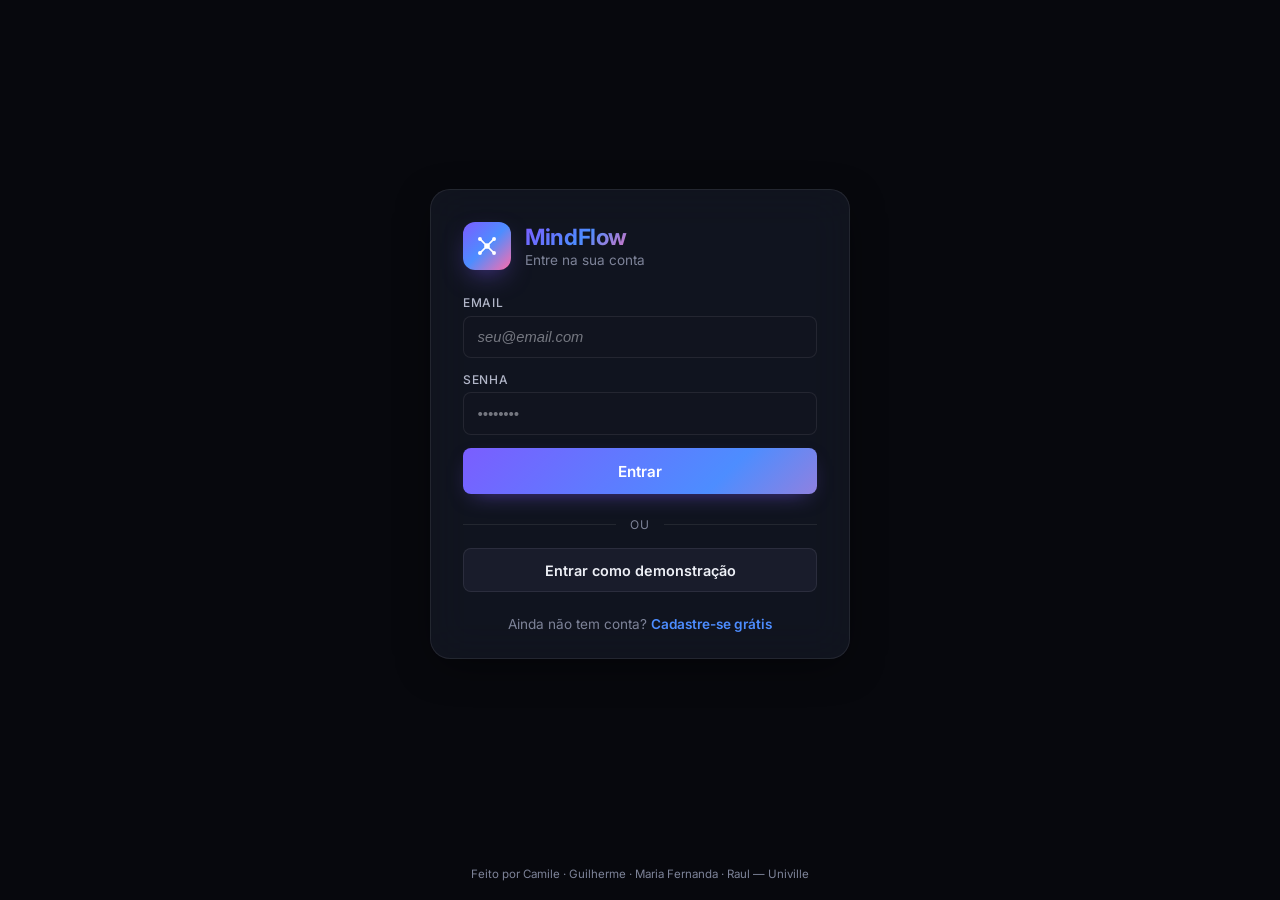
==== commit fbbbe8fe: "Feature: imagem na home + sugestão de tags com IA (Claude Haiku) Ação rápida (home): - Campo de uplo" ====
--- a/backend/src/main/resources/static/index.html
+++ b/backend/src/main/resources/static/index.html
@@ -46,7 +46,21 @@
           </div>
           <div class="field">
             <span>Tags (vírgula)</span>
-            <input type="text" id="q-tags" placeholder="DNS, Redes" />
+            <div class="tag-suggest-row">
+              <input type="text" id="q-tags" placeholder="DNS, Redes" />
+              <button type="button" id="q-suggest-btn" class="suggest-btn" title="Sugerir tags com IA">✨</button>
+            </div>
+          </div>
+          <div class="field">
+            <span>Imagem (opcional)</span>
+            <label class="img-upload-label" id="q-img-label">
+              <input type="file" id="q-image" accept="image/*" style="display:none" />
+              <span id="q-img-text">Selecionar imagem…</span>
+            </label>
+            <div id="q-img-preview-wrap" style="display:none">
+              <img id="q-img-preview" alt="preview" />
+              <button type="button" class="ghost img-remove-btn" id="q-img-remove">✕ Remover</button>
+            </div>
           </div>
           <div class="actions">
             <button type="submit" id="quick-submit-btn">Salvar nota</button>
--- a/backend/src/main/resources/static/css/style.css
+++ b/backend/src/main/resources/static/css/style.css
@@ -363,7 +363,8 @@
   font-weight: 500;
 }
 
-input[type=text], input[type=time], input[type=search],
+input[type=text], input[type=email], input[type=password],
+input[type=time], input[type=search],
 textarea, select {
   width: 100%;
   background: var(--bg-2);
@@ -374,8 +375,32 @@
   font-size: 0.92rem;
   font-family: inherit;
   transition: border-color var(--t-fast), background var(--t-fast), box-shadow var(--t-fast);
-}
-input::placeholder, textarea::placeholder { color: var(--muted); }
+  -webkit-text-fill-color: var(--text); /* iOS/WebKit override de cor */
+}
+input::placeholder, textarea::placeholder {
+  color: var(--muted);
+  opacity: 0.45;
+  font-style: italic;
+}
+
+/* Override do autofill do Chrome/Safari (que aplica fundo amarelo/branco
+   automaticamente em campos preenchidos pelo gerenciador de senhas).
+   O truque é usar uma sombra interna gigante na cor de fundo do input. */
+input:-webkit-autofill,
+input:-webkit-autofill:hover,
+input:-webkit-autofill:focus,
+input:-webkit-autofill:active {
+  -webkit-box-shadow: 0 0 0 1000px var(--bg-2) inset !important;
+  -webkit-text-fill-color: var(--text) !important;
+  caret-color: var(--text);
+  transition: background-color 5000s ease-in-out 0s;
+}
+[data-theme="light"] input:-webkit-autofill,
+[data-theme="light"] input:-webkit-autofill:hover,
+[data-theme="light"] input:-webkit-autofill:focus,
+[data-theme="light"] input:-webkit-autofill:active {
+  -webkit-box-shadow: 0 0 0 1000px #ffffff inset !important;
+}
 input:focus, textarea:focus, select:focus {
   outline: none;
   border-color: rgba(124,92,255,0.6);
@@ -771,12 +796,15 @@
   border-color: rgba(77,141,255,0.20);
 }
 [data-theme="light"] input[type=text],
+[data-theme="light"] input[type=email],
+[data-theme="light"] input[type=password],
 [data-theme="light"] input[type=time],
 [data-theme="light"] input[type=search],
 [data-theme="light"] textarea,
 [data-theme="light"] select {
   background: #ffffff;
   border-color: rgba(20,25,50,0.12);
+  -webkit-text-fill-color: var(--text);
 }
 [data-theme="light"] input:focus,
 [data-theme="light"] textarea:focus,
@@ -1021,7 +1049,8 @@
   .stat .label { font-size: 0.66rem; }
 
   /* Inputs e textareas: maiores para touch (mín 16px evita zoom no iOS) */
-  input[type=text], input[type=time], input[type=search],
+  input[type=text], input[type=email], input[type=password],
+  input[type=time], input[type=search],
   textarea, select {
     font-size: 16px;
     padding: 0.75rem 0.85rem;
@@ -1128,3 +1157,189 @@
   .flashcard .face { padding: 1.4rem 1.1rem; gap: 0.75rem; }
   .flashcard .face .text { font-size: 1rem; line-height: 1.45; }
 }
+
+/* ============================================================
+   Sugestão de tags com IA
+   ============================================================ */
+.tag-suggest-row {
+  display: flex;
+  gap: 0.5rem;
+  align-items: center;
+}
+.tag-suggest-row input {
+  flex: 1;
+  min-width: 0;
+}
+.suggest-btn {
+  flex-shrink: 0;
+  display: inline-flex;
+  align-items: center;
+  gap: 0.35rem;
+  padding: 0.55rem 0.85rem;
+  font-size: 0.82rem;
+  font-weight: 600;
+  border-radius: var(--radius-sm);
+  border: 1.5px solid rgba(124,92,255,0.4);
+  background: rgba(124,92,255,0.08);
+  color: var(--c1);
+  cursor: pointer;
+  white-space: nowrap;
+  transition: all var(--t-fast);
+  line-height: 1;
+}
+.suggest-btn:hover:not(:disabled) {
+  background: rgba(124,92,255,0.18);
+  border-color: var(--c1);
+  transform: translateY(-1px);
+  box-shadow: 0 4px 16px -4px rgba(124,92,255,0.35);
+}
+.suggest-btn:disabled {
+  opacity: 0.65;
+  cursor: not-allowed;
+}
+[data-theme="light"] .suggest-btn {
+  background: rgba(124,92,255,0.07);
+}
+
+/* Thumbnail da nota nas notas recentes da home (compacto) */
+.note-thumb-home {
+  width: 100%;
+  max-height: 100px;
+  object-fit: cover;
+  border-radius: var(--radius-sm);
+  margin-bottom: 0.5rem;
+  border: 1px solid var(--border);
+  cursor: zoom-in;
+  transition: opacity var(--t-fast);
+}
+.note-thumb-home:hover { opacity: 0.88; }
+
+/* ============================================================
+   Imagem anexada às notas
+   ============================================================ */
+.img-upload-label {
+  display: flex;
+  align-items: center;
+  gap: 0.5rem;
+  padding: 0.55rem 0.9rem;
+  border: 1.5px dashed var(--border-strong);
+  border-radius: var(--radius-sm);
+  cursor: pointer;
+  font-size: 0.85rem;
+  color: var(--text-dim);
+  transition: border-color var(--t-fast), color var(--t-fast);
+  width: 100%;
+}
+.img-upload-label:hover {
+  border-color: var(--c2);
+  color: var(--c2);
+}
+#img-preview-wrap {
+  margin-top: 0.6rem;
+  display: flex;
+  flex-direction: column;
+  gap: 0.5rem;
+}
+#img-preview {
+  width: 100%;
+  max-height: 180px;
+  object-fit: contain;
+  border-radius: var(--radius-sm);
+  border: 1px solid var(--border);
+  background: var(--surface-2);
+}
+.img-remove-btn {
+  font-size: 0.78rem;
+  padding: 0.3rem 0.7rem;
+  color: var(--danger);
+  border-color: rgba(255,93,108,0.3);
+  align-self: flex-start;
+}
+.img-remove-btn:hover {
+  background: rgba(255,93,108,0.12);
+  border-color: var(--danger);
+}
+.note-thumb {
+  width: 100%;
+  max-height: 140px;
+  object-fit: cover;
+  border-radius: var(--radius-sm);
+  margin-bottom: 0.5rem;
+  border: 1px solid var(--border);
+  cursor: zoom-in;
+  transition: opacity var(--t-fast);
+}
+.note-thumb:hover { opacity: 0.88; }
+
+/* ============================================================
+   Spinner de carregamento
+   ============================================================ */
+@keyframes spin {
+  to { transform: rotate(360deg); }
+}
+.loading-state {
+  display: flex;
+  flex-direction: column;
+  align-items: center;
+  justify-content: center;
+  gap: 0.75rem;
+  padding: 2.5rem 1rem;
+  color: var(--muted);
+  font-size: 0.85rem;
+}
+.spinner {
+  width: 28px;
+  height: 28px;
+  border: 2.5px solid var(--border-strong);
+  border-top-color: var(--c2);
+  border-radius: 50%;
+  animation: spin 0.7s linear infinite;
+}
+.spinner-sm {
+  width: 18px;
+  height: 18px;
+  border-width: 2px;
+}
+
+/* ============================================================
+   Lightbox de imagem (tela cheia)
+   ============================================================ */
+.lightbox-backdrop {
+  position: fixed;
+  inset: 0;
+  z-index: 9999;
+  background: rgba(0, 0, 0, 0.88);
+  backdrop-filter: blur(6px);
+  display: flex;
+  align-items: center;
+  justify-content: center;
+  cursor: zoom-out;
+  animation: fadeIn 180ms var(--ease);
+}
+@keyframes fadeIn { from { opacity: 0; } to { opacity: 1; } }
+.lightbox-img {
+  max-width: min(92vw, 1100px);
+  max-height: 90vh;
+  object-fit: contain;
+  border-radius: var(--radius);
+  box-shadow: 0 25px 80px rgba(0,0,0,0.7);
+  animation: scaleIn 200ms var(--ease);
+}
+@keyframes scaleIn { from { transform: scale(0.93); opacity: 0; } to { transform: scale(1); opacity: 1; } }
+.lightbox-close {
+  position: absolute;
+  top: 1rem;
+  right: 1rem;
+  background: rgba(255,255,255,0.12);
+  border: none;
+  border-radius: 50%;
+  width: 40px;
+  height: 40px;
+  cursor: pointer;
+  color: white;
+  font-size: 1.2rem;
+  display: grid;
+  place-items: center;
+  transition: background var(--t-fast);
+}
+.lightbox-close:hover { background: rgba(255,255,255,0.22); }
